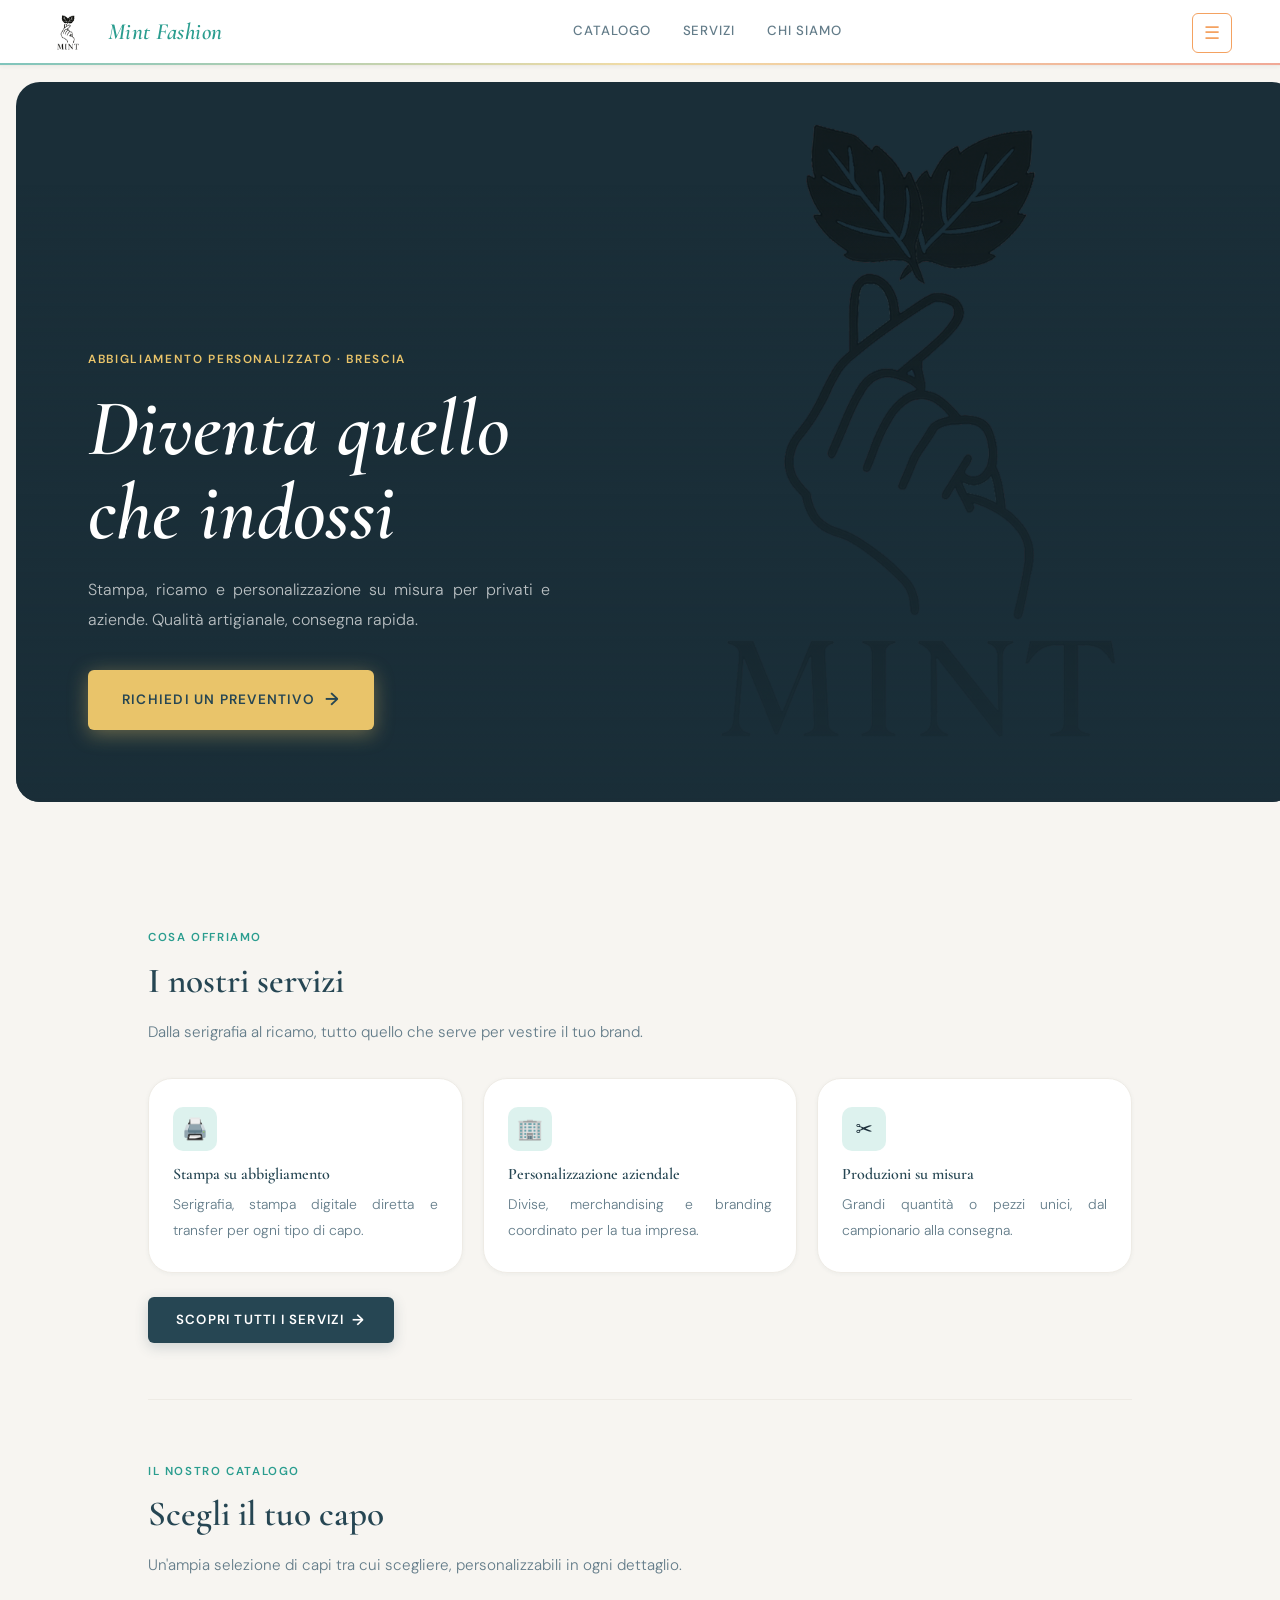
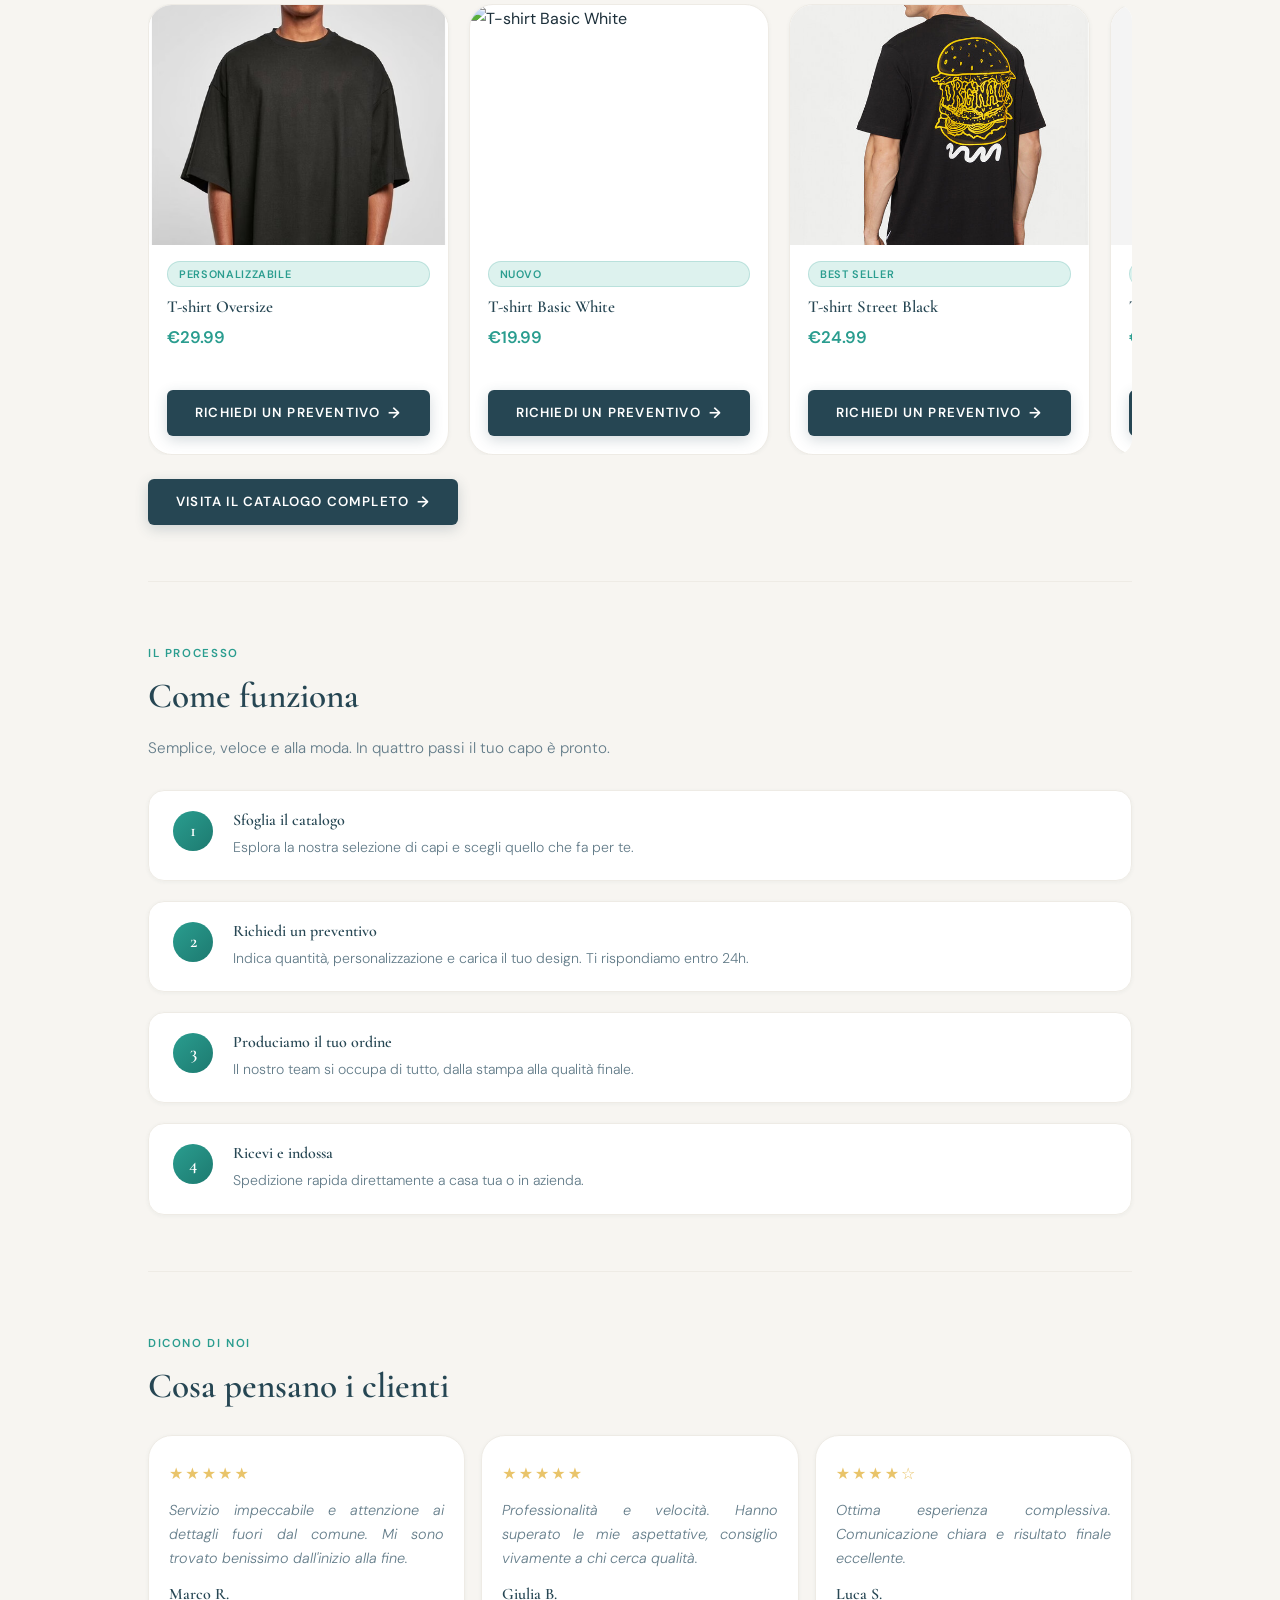
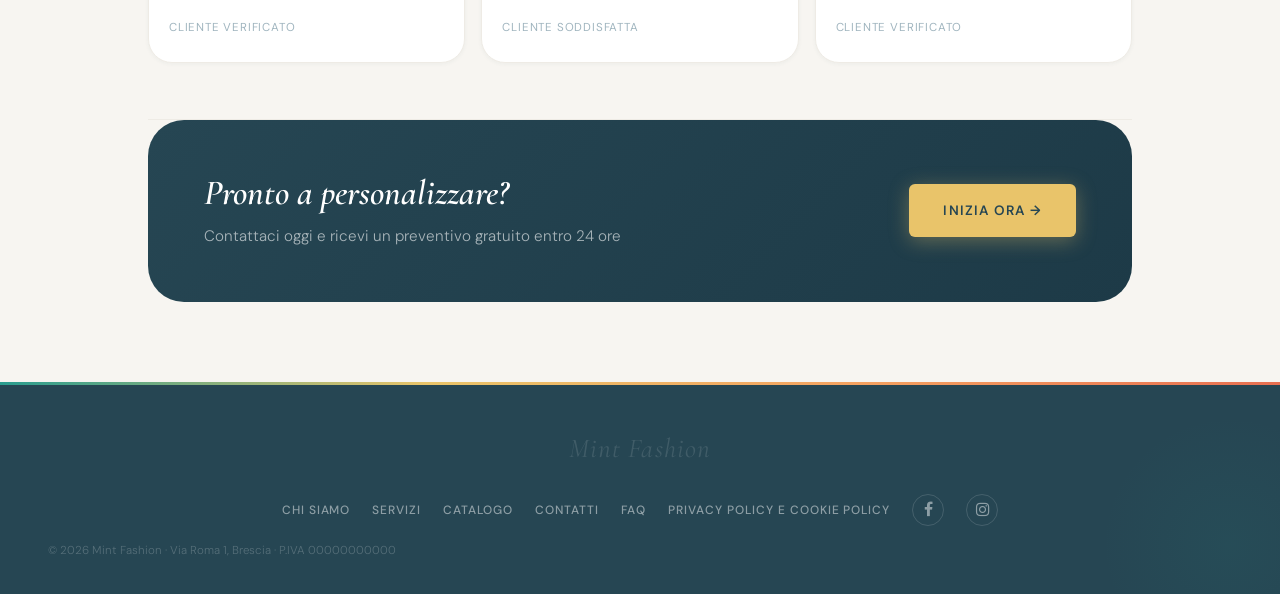
==== index.html @ f8882e46 "Add files via upload" ====
<!DOCTYPE html>
<html lang="it">
<head>
  <meta charset="UTF-8">
  <meta name="viewport" content="width=device-width, initial-scale=1.0">
  <link rel="stylesheet" href="stile.css">
  <link rel="stylesheet" href="https://cdnjs.cloudflare.com/ajax/libs/font-awesome/4.7.0/css/font-awesome.min.css">
  <script src="script.js"></script>
  <title>Mint Fashion</title>
</head>
<body>

  <header>
    <a href="index.html" class="logo-link">
      <img src="Immagini/logo.png" alt="Logo" loading="lazy" class="logo">
    </a>
    <h1>Mint Fashion</h1>
  
    <!-- NAV CENTRALE -->
    <nav class="main-nav">
      <a href="catalogo.html">Catalogo</a>
      <a href="servizi.html">Servizi</a>
      <a href="chi_siamo.html">Chi Siamo</a>
    </nav>

    <button class="menu" onclick="toggleMenu()">☰</button>
    <aside class="sidebar" id="sidebar">
      <a href="chi_siamo.html">Chi Siamo</a>
      <a href="servizi.html">Servizi</a>
      <a href="catalogo.html">Catalogo</a>
      <a href="richiesta_preventivi.html">Richiesta Preventivi</a>
      <a href="contatti.html">Contatti</a>
      <a href="FAQ.html">FAQ</a>
      <a href="privacy_cookie.html">Privacy Policy e Cookie Policy</a>
    </aside>
  </header>
  <section class="hero">
      <img src="Immagini/logo.png" alt="Mint Fashion" loading="lazy" class="hero-img">
      <div class="hero-body">
        <span class="hero-kicker">Abbigliamento personalizzato · Brescia</span>
        <h1>Diventa quello<br>che indossi</h1>
        <p>Stampa, ricamo e personalizzazione su misura per privati e aziende. Qualità artigianale, consegna rapida.</p>
        <a href="richiesta_preventivi.html" class="hero-cta">
          Richiedi un preventivo <span>→</span>
        </a>
      </div>
    </section>

  <main>
    <section>
      <span class="section-label">Cosa offriamo</span>
      <h2>I nostri servizi</h2>
      <p>Dalla serigrafia al ricamo, tutto quello che serve per vestire il tuo brand.</p>
      <div class="services-grid">
        <div class="service-item">
          <div class="service-icon">🖨️</div>
          <h3>Stampa su abbigliamento</h3>
          <p>Serigrafia, stampa digitale diretta e transfer per ogni tipo di capo.</p>
        </div>
        <div class="service-item">
          <div class="service-icon">🏢</div>
          <h3>Personalizzazione aziendale</h3>
          <p>Divise, merchandising e branding coordinato per la tua impresa.</p>
        </div>
        <div class="service-item">
          <div class="service-icon">✂️</div>
          <h3>Produzioni su misura</h3>
          <p>Grandi quantità o pezzi unici, dal campionario alla consegna.</p>
        </div>
      </div>
      <button onclick="window.location.href='servizi.html'">Scopri tutti i servizi</button>
    </section>

    <!-- CAROUSEL PRODOTTI -->
    <section>
      <span class="section-label">Il nostro catalogo</span>
      <h2>Scegli il tuo capo</h2>
      <p>Un'ampia selezione di capi tra cui scegliere, personalizzabili in ogni dettaglio.</p>
      <div class="carousel">
        <div class="carousel-track"></div>
      </div>
      <button onclick="window.location.href='catalogo.html'">Visita il catalogo completo</button>
    </section>

    <!-- COME FUNZIONA -->
    <section>
      <span class="section-label">Il processo</span>
      <h2>Come funziona</h2>
      <p>Semplice, veloce e alla moda. In quattro passi il tuo capo è pronto.</p>
      <div class="steps">
        <div class="step">
          <div class="step-num">1</div>
          <div class="step-body">
            <h3>Sfoglia il catalogo</h3>
            <p>Esplora la nostra selezione di capi e scegli quello che fa per te.</p>
          </div>
        </div>
        <div class="step">
          <div class="step-num">2</div>
          <div class="step-body">
            <h3>Richiedi un preventivo</h3>
            <p>Indica quantità, personalizzazione e carica il tuo design. Ti rispondiamo entro 24h.</p>
          </div>
        </div>
        <div class="step">
          <div class="step-num">3</div>
          <div class="step-body">
            <h3>Produciamo il tuo ordine</h3>
            <p>Il nostro team si occupa di tutto, dalla stampa alla qualità finale.</p>
          </div>
        </div>
        <div class="step">
          <div class="step-num">4</div>
          <div class="step-body">
            <h3>Ricevi e indossa</h3>
            <p>Spedizione rapida direttamente a casa tua o in azienda.</p>
          </div>
        </div>
      </div>
    </section>

    <!-- RECENSIONI -->
    <section>
      <span class="section-label">Dicono di noi</span>
      <h2>Cosa pensano i clienti</h2>
      <div class="reviews-container">
        <div class="review-card">
          <div class="stars">★★★★★</div>
          <p class="review-text">Servizio impeccabile e attenzione ai dettagli fuori dal comune. Mi sono trovato benissimo dall'inizio alla fine.</p>
          <div class="review-name">Marco R.</div>
          <div class="review-role">Cliente verificato</div>
        </div>
        <div class="review-card">
          <div class="stars">★★★★★</div>
          <p class="review-text">Professionalità e velocità. Hanno superato le mie aspettative, consiglio vivamente a chi cerca qualità.</p>
          <div class="review-name">Giulia B.</div>
          <div class="review-role">Cliente soddisfatta</div>
        </div>
        <div class="review-card">
          <div class="stars">★★★★☆</div>
          <p class="review-text">Ottima esperienza complessiva. Comunicazione chiara e risultato finale eccellente.</p>
          <div class="review-name">Luca S.</div>
          <div class="review-role">Cliente verificato</div>
        </div>
      </div>
    </section>

    <!-- BANNER CTA -->
    <section class="cta-banner">
      <div>
        <h2>Pronto a personalizzare?</h2>
        <p>Contattaci oggi e ricevi un preventivo gratuito entro 24 ore</p>
      </div>
      <a href="richiesta_preventivi.html" class="cta-banner-btn">
        Inizia ora →
      </a>
    </section>

  </main>

  <footer>
    <span class="footer-brand">Mint Fashion</span>
    <nav>
      <a href="chi_siamo.html">Chi Siamo</a>
      <a href="servizi.html">Servizi</a>
      <a href="catalogo.html">Catalogo</a>
      <a href="contatti.html">Contatti</a>
      <a href="FAQ.html">FAQ</a>
      <a href="privacy_cookie.html">Privacy Policy e Cookie Policy</a>
      <a href="https://www.facebook.com" class="fa fa-facebook"></a>
      <a href="https://www.instagram.com" class="fa fa-instagram"></a>
    </nav>
    <p>© 2026 Mint Fashion · Via Roma 1, Brescia · P.IVA 00000000000</p>
  </footer>

</body>
</html>
---- stile.css ----
/* ============================================================
   MINT FASHION — stile.css definitivo v4
   #264653 · #2A9D8F · #E9C46A · #F4A261 · #E76F51
   ============================================================ */

@import url('https://fonts.googleapis.com/css2?family=Cormorant+Garamond:ital,wght@0,400;0,600;1,400;1,600&family=DM+Sans:wght@300;400;500;600&display=swap');

/* ─── VARIABILI ─────────────────────────────────────────── */
:root {
  --dark: #264653;
  --teal: #2A9D8F;
  --teal2: #ddf2ee;
  --gold: #E9C46A;
  --orange: #F4A261;
  --coral: #E76F51;
  --white: #FFFFFF;
  --off: #F7F5F1;
  --text: #1c2f3a;
  --muted: #637c89;
  --faint: #a0b5bf;
  --bdr: #e3dbd2;
  --bdr2: #eeebe5;

  --fd: 'Cormorant Garamond', Georgia, serif;
  --fb: 'DM Sans', system-ui, sans-serif;

  --r-xs: 6px;
  --r-sm: 10px;
  --r-md: 16px;
  --r-lg: 24px;
  --r-xl: 36px;

  --s1: 0 1px 4px rgba(38, 70, 83, .05);
  --s2: 0 3px 14px rgba(38, 70, 83, .08);
  --s3: 0 8px 30px rgba(38, 70, 83, .12);
  --s4: 0 20px 56px rgba(38, 70, 83, .16);

  --ease: cubic-bezier(.4, 0, .2, 1);
  --t: .24s;
  --max: 1080px;
  --pad: clamp(16px, 4vw, 48px);
}

/* ─── RESET ─────────────────────────────────────────────── */
*,
*::before,
*::after {
  box-sizing: border-box;
  margin: 0;
  padding: 0;
}

html {
  scroll-behavior: smooth;
}

body {
  font-family: var(--fb);
  background: var(--off);
  color: var(--text);
  line-height: 1.7;
  font-size: 16px;
  -webkit-font-smoothing: antialiased;
}

/* ─── TIPOGRAFIA ─────────────────────────────────────────── */
h1,
h2,
h3,
h4 {
  font-family: var(--fd);
  line-height: 1.2;
  color: var(--dark);
  font-weight: 600;
}

h1 {
  font-size: clamp(2rem, 5vw, 3.2rem);
}

h2 {
  font-size: clamp(1.4rem, 3vw, 2rem);
}

h3 {
  font-size: 1.15rem;
}

p {
  color: var(--muted);
  font-size: .95rem;
  line-height: 1.85;
  font-weight: 300;
  max-width: 66ch;
  text-align: justify;
}

ul,
ol {
  padding-left: 1.3em;
  color: var(--muted);
  font-size: .95rem;
  line-height: 1.85;
  font-weight: 300;
}

li {
  margin-bottom: 8px;
}

a {
  color: var(--teal);
  text-decoration: none;
  transition: color var(--t);
}

a:hover {
  color: var(--coral);
}

strong {
  font-weight: 600;
  color: var(--text);
}

hr {
  border: none;
  border-top: 1px solid var(--bdr2);
  margin: 28px 0;
}

.date {
  font-size: .8rem;
  color: var(--faint);
  font-style: italic;
  display: block;
  margin-bottom: 20px;
}

/* ─── HEADER ─────────────────────────────────────────────── */
header {
  position: sticky;
  top: 0;
  z-index: 500;
  background: var(--white);
  border-bottom: 1px solid var(--bdr2);
  box-shadow: var(--s1);
  display: flex;
  align-items: center;
  gap: 20px;
  padding: 0 var(--pad);
  height: 66px;
}

header::after {
  content: '';
  position: absolute;
  bottom: 0;
  left: 0;
  right: 0;
  height: 2px;
  background: linear-gradient(90deg, var(--teal), var(--gold), var(--coral));
  opacity: .6;
}

.logo-link {
  display: flex;
  align-items: center;
  flex-shrink: 0;
}

.logo {
  width: 40px;
  height: 40px;
  object-fit: contain;
  display: block;
  flex-shrink: 0;
  transition: transform var(--t);
}

.logo:hover {
  transform: scale(1.06);
}

header h1 {
  font-family: var(--fd);
  font-style: italic;
  font-size: 1.45rem;
  font-weight: 600;
  color: var(--teal);
  white-space: nowrap;
  letter-spacing: .02em;
}

/* nav centrale */
header nav.main-nav {
  display: flex;
  align-items: center;
  gap: 32px;
  margin: 0 auto;
  /* centra nello spazio rimasto */
}

header nav.main-nav a {
  font-size: .83rem;
  font-weight: 500;
  letter-spacing: .07em;
  text-transform: uppercase;
  color: var(--muted);
  position: relative;
  padding-bottom: 3px;
  transition: color var(--t);
}

header nav.main-nav a::after {
  content: '';
  position: absolute;
  bottom: 0;
  left: 0;
  right: 0;
  height: 1.5px;
  background: var(--teal);
  transform: scaleX(0);
  transform-origin: center;
  transition: transform var(--t) var(--ease);
}

header nav.main-nav a:hover {
  color: var(--teal);
}

header nav.main-nav a:hover::after {
  transform: scaleX(1);
}

/* ─── MENU BUTTON ────────────────────────────────────────── */
.menu {
  width: 40px;
  height: 40px;
  display: flex;
  align-items: center;
  justify-content: center;
  font-size: 18px;
  background: none;
  border: 1.5px solid var(--orange);
  border-radius: var(--r-xs);
  color: var(--orange);
  cursor: pointer;
  flex-shrink: 0;
  transition: background var(--t), color var(--t), transform var(--t);
}

.menu:hover {
  background: var(--orange);
  color: var(--white);
  transform: scale(1.05);
}

/* ─── SIDEBAR ────────────────────────────────────────────── */
.sidebar {
  position: fixed;
  inset: 0 -300px 0 auto;
  width: 300px;
  height: 100vh;
  background: var(--dark);
  padding: 88px 0 48px;
  display: flex;
  flex-direction: column;
  gap: 1px;
  transition: inset var(--t) var(--ease), box-shadow var(--t);
  z-index: 900;
}

.sidebar.open {
  inset: 0 0 0 auto;
  box-shadow: -12px 0 48px rgba(0, 0, 0, .28);
}

.sidebar.open::before {
  content: '';
  position: fixed;
  inset: 0;
  right: 300px;
  background: rgba(26, 46, 56, .5);
  backdrop-filter: blur(3px);
  z-index: -1;
  cursor: pointer;
}

.sidebar::after {
  content: '';
  position: absolute;
  top: 0;
  left: 0;
  right: 0;
  height: 3px;
  background: linear-gradient(90deg, var(--teal), var(--gold), var(--coral));
}

.sidebar>a:first-child::before {
  content: 'Mint Fashion';
  font-family: var(--fd);
  font-style: italic;
  font-size: 1.25rem;
  color: rgba(255, 255, 255, .28);
  display: block;
  padding: 0 32px 24px;
  margin-top: -52px;
  pointer-events: none;
}

.sidebar a {
  display: block;
  color: rgba(255, 255, 255, .6);
  padding: 12px 28px 12px 32px;
  font-size: .81rem;
  font-weight: 500;
  letter-spacing: .09em;
  text-transform: uppercase;
  border-left: 2px solid transparent;
  transition: all var(--t);
}

.sidebar a:hover {
  color: var(--white);
  background: rgba(42, 157, 143, .14);
  border-left-color: var(--teal);
  padding-left: 40px;
}

/* ─── MAIN ───────────────────────────────────────────────── */
main {
  max-width: var(--max);
  margin: 0 auto;
  padding: 48px var(--pad) 80px;
}

/* ─── SEZIONI — niente box, solo spazio e separatori leggeri ─ */
section {
  padding: 56px 0;
  border-bottom: 1px solid var(--bdr2);
  position: relative;
}

section:last-child {
  border-bottom: none;
}

/* titolo sezione con accento */
section .section-label {
  display: inline-block;
  font-size: .72rem;
  font-weight: 600;
  letter-spacing: .14em;
  text-transform: uppercase;
  color: var(--teal);
  margin-bottom: 12px;
}

section h2 {
  margin-bottom: 16px;
  font-size: clamp(1.6rem, 3.5vw, 2.2rem);
}

section>p {
  margin-bottom: 20px;
}

/* ─── HERO HOME ──────────────────────────────────────────── */
.hero {
  position: absolute;
  inset: 0;
  width: 100%;
  height: 100%;
  object-fit: cover;
  object-position: center;
  transition: transform 8s ease;
}

.hero-img {
  position:absolute;
  object-position: 80% center;
  inset: 0;
   width: 100%;   /* 👈 “pixel reali” controllati */
  height: 100%;
  max-height: 80vh;
  object-fit: contain;
  opacity: .55;
  transition: transform 8s ease;
}

.hero:hover .hero-img {
  transform: scale(1.03);
}

.hero-body {
  position: relative;
  z-index: 2;
  padding: clamp(32px, 6vw, 72px);
  padding-top: 160px;
  background: linear-gradient(to top, rgba(26, 46, 56, .92) 0%, rgba(26, 46, 56, .5) 50%, transparent 100%);
}

.hero-kicker {
  display: inline-block;
  font-size: .74rem;
  font-weight: 600;
  letter-spacing: .14em;
  text-transform: uppercase;
  color: var(--gold);
  margin-bottom: 18px;
}

.hero h1 {
  font-family: var(--fd);
  font-style: italic;
  font-size: clamp(2.6rem, 7vw, 5rem);
  color: var(--white);
  line-height: 1.05;
  font-weight: 600;
  margin-bottom: 20px;
  max-width: 14ch;
}

.hero p {
  color: rgba(255, 255, 255, .7);
  font-size: 1rem;
  max-width: 42ch;
  margin-bottom: 36px;
  font-weight: 300;
}

.hero-cta {
  display: inline-flex;
  align-items: center;
  gap: 10px;
  padding: 15px 34px;
  font-family: var(--fb);
  font-size: .85rem;
  font-weight: 600;
  letter-spacing: .09em;
  text-transform: uppercase;
  color: var(--dark);
  background: var(--gold);
  border: none;
  border-radius: var(--r-xs);
  cursor: pointer;
  box-shadow: 0 4px 20px rgba(233, 196, 106, .4);
  transition: background var(--t), transform var(--t), box-shadow var(--t);
  text-decoration: none;
}

.hero-cta:hover {
  background: var(--orange);
  color: var(--white);
  transform: translateY(-2px);
  box-shadow: 0 8px 28px rgba(244, 162, 97, .4);
}

.hero-cta:hover {
  color: var(--white);
}

.hero-cta span {
  font-size: 1.1rem;
}

/* ─── SERVIZI CARDS (home) ───────────────────────────────── */
.services-grid {
  display: grid;
  grid-template-columns: repeat(3, 1fr);
  gap: 20px;
  margin-top: 32px;
}

#foto-team {
  max-width: 100%;
  /* Rende la foto responsiva */
  height: auto;
  /* Mantiene le proporzioni */
  display: block;
  /* Ottimo per la gestione del layout */
}

.service-item {
  background: var(--white);
  border-radius: var(--r-lg);
  padding: 28px 24px;
  border: 1px solid var(--bdr2);
  box-shadow: var(--s1);
  transition: transform var(--t), box-shadow var(--t);
}

.service-item:hover {
  transform: translateY(-4px);
  box-shadow: var(--s3);
}

.service-icon {
  width: 44px;
  height: 44px;
  border-radius: var(--r-sm);
  background: var(--teal2);
  display: flex;
  align-items: center;
  justify-content: center;
  font-size: 1.3rem;
  margin-bottom: 14px;
}

.service-item h3 {
  font-size: 1rem;
  margin-bottom: 8px;
  color: var(--dark);
}

.service-item p {
  font-size: .87rem;
  max-width: none;
}

/* ─── STEPS (come funziona) ──────────────────────────────── */
.steps {
  display: flex;
  flex-direction: column;
  gap: 20px;
  margin-top: 28px;
}

.step {
  display: flex;
  align-items: flex-start;
  gap: 20px;
  padding: 20px 24px;
  background: var(--white);
  border-radius: var(--r-md);
  border: 1px solid var(--bdr2);
  box-shadow: var(--s1);
  transition: transform var(--t), box-shadow var(--t);
}

.step:hover {
  transform: translateX(4px);
  box-shadow: var(--s2);
}

.step-num {
  flex-shrink: 0;
  width: 40px;
  height: 40px;
  border-radius: 50%;
  background: linear-gradient(135deg, var(--teal), #1d7a70);
  color: var(--white);
  font-family: var(--fd);
  font-size: 1.15rem;
  font-weight: 600;
  display: flex;
  align-items: center;
  justify-content: center;
}

.step-body h3 {
  font-size: 1rem;
  margin-bottom: 4px;
}

.step-body p {
  font-size: .88rem;
  max-width: none;
}

/* ─── BANNER CTA ─────────────────────────────────────────── */
.cta-banner {
  background: linear-gradient(135deg, var(--dark) 0%, #1d3a47 100%);
  border-radius: var(--r-xl);
  padding: 52px 56px;
  display: flex;
  align-items: center;
  justify-content: space-between;
  gap: 24px;
  border-bottom: none;
  margin-top: 0;
}

.cta-banner h2 {
  color: var(--white);
  font-style: italic;
  margin-bottom: 8px;
}

.cta-banner p {
  color: rgba(255, 255, 255, .6);
  max-width: 42ch;
}

.cta-banner-btn {
  flex-shrink: 0;
  display: inline-flex;
  align-items: center;
  gap: 10px;
  padding: 15px 34px;
  font-family: var(--fb);
  font-size: .85rem;
  font-weight: 600;
  letter-spacing: .09em;
  text-transform: uppercase;
  color: var(--dark);
  background: var(--gold);
  border: none;
  border-radius: var(--r-xs);
  cursor: pointer;
  text-decoration: none;
  white-space: nowrap;
  box-shadow: 0 4px 20px rgba(233, 196, 106, .35);
  transition: background var(--t), transform var(--t);
}

.cta-banner-btn:hover {
  background: var(--orange);
  color: var(--white);
  transform: translateY(-2px);
}

/* ─── RECENSIONI ─────────────────────────────────────────── */
.reviews-container {
  display: grid;
  grid-template-columns: repeat(auto-fit, minmax(220px, 1fr));
  gap: 16px;
  margin-top: 28px;
}

.review-card {
  background: var(--white);
  border-radius: var(--r-lg);
  padding: 24px 20px;
  border: 1px solid var(--bdr2);
  box-shadow: var(--s1);
  display: flex;
  flex-direction: column;
  gap: 10px;
  transition: transform var(--t), box-shadow var(--t);
}

.review-card:hover {
  transform: translateY(-4px);
  box-shadow: var(--s3);
}

.stars {
  color: var(--gold);
  font-size: 1rem;
  letter-spacing: 2px;
}

.review-text {
  font-size: .9rem;
  color: var(--muted);
  font-style: italic;
  font-weight: 300;
  line-height: 1.7;
  flex: 1;
}

.review-name {
  font-family: var(--fd);
  font-size: 1rem;
  font-weight: 600;
  color: var(--dark);
}

.review-role {
  font-size: .72rem;
  color: var(--faint);
  text-transform: uppercase;
  letter-spacing: .07em;
}

/* ─── CAROUSEL HOME ──────────────────────────────────────── */
.carousel {
  overflow: hidden;
  width: 100%;
  border-radius: var(--r-md);
  margin-top: 24px;
}

.carousel-track {
  display: flex;
  gap: 20px;
  width: max-content;
  animation: autoScroll 40s linear infinite;
}

.carousel-track:hover {
  animation-play-state: paused;
}

.carousel-track .card {
  min-width: 230px;
  flex-shrink: 0;
}

@keyframes autoScroll {
  from {
    transform: translateX(0);
  }

  to {
    transform: translateX(-50%);
  }
}

/* ─── TOPBAR CATALOGO ────────────────────────────────────── */
.topbar {
  position: sticky;
  top: 66px;
  z-index: 10;
  background: var(--off);
  padding: 14px 0;
  display: flex;
  flex-wrap: wrap;
  gap: 10px;
  border-bottom: 1px solid var(--bdr2);
  margin-bottom: 32px;
}

.topbar button {
  padding: 8px 22px;
  font-family: var(--fb);
  font-size: .8rem;
  font-weight: 500;
  letter-spacing: .06em;
  text-transform: uppercase;
  border: 1.5px solid var(--bdr);
  background: var(--white);
  border-radius: 999px;
  cursor: pointer;
  color: var(--muted);
  transition: all var(--t);
}

.topbar button:hover {
  background: var(--dark);
  border-color: var(--dark);
  color: var(--white);
}

.topbar button.active {
  background: var(--teal);
  border-color: var(--teal);
  color: var(--white);
}

/* ─── CATALOGO ───────────────────────────────────────────── */
.catalogo {
  display: grid;
  grid-template-columns: repeat(3, 1fr);
  gap: 24px;
}

/* ─── CARD PRODOTTO ──────────────────────────────────────── */
.card {
  background: var(--white);
  border-radius: var(--r-lg);
  overflow: hidden;
  border: 1px solid var(--bdr2);
  box-shadow: var(--s1);
  display: flex;
  flex-direction: column;
  transition: transform var(--t), box-shadow var(--t);
}

.card:hover {
  transform: translateY(-6px);
  box-shadow: var(--s3);
}

.card img {
  width: 100%;
  height: 240px;
  object-fit: cover;
  display: block;
  flex-shrink: 0;
  margin-top: 0;
  border-radius: 0;
  box-shadow: none;
  transition: transform .4s var(--ease);
}

.card:hover img {
  transform: scale(1.04);
}

.content {
  padding: 16px 18px 18px;
  display: flex;
  flex-direction: column;
  flex: 1;
}

.card .badge {
  display: inline-block;
  padding: 3px 11px;
  border-radius: 999px;
  font-size: .68rem;
  font-weight: 600;
  letter-spacing: .06em;
  text-transform: uppercase;
  background: var(--teal2);
  color: var(--teal);
  border: 1px solid rgba(42, 157, 143, .2);
  margin-bottom: 6px;
  min-height: 20px;
}

.card h3 {
  font-family: var(--fd);
  font-size: 1.05rem;
  color: var(--dark);
  margin: 4px 0 6px;
}

.price {
  font-size: 1.05rem;
  font-weight: 600;
  color: var(--teal);
  margin-bottom: 14px;
}

.card button {
  width: 100%;
  margin-top: auto;
  padding: 11px;
  font-family: var(--fb);
  font-size: .8rem;
  font-weight: 600;
  letter-spacing: .07em;
  text-transform: uppercase;
  border: none;
  background: var(--dark);
  color: var(--white);
  border-radius: var(--r-xs);
  cursor: pointer;
  transition: background var(--t);
}

.card button:hover {
  background: var(--teal);
}

/* ─── BOTTONE GENERICO section ───────────────────────────── */
section button[onclick] {
  display: inline-flex;
  align-items: center;
  gap: 8px;
  margin-top: 24px;
  padding: 13px 28px;
  font-family: var(--fb);
  font-size: .83rem;
  font-weight: 600;
  letter-spacing: .09em;
  text-transform: uppercase;
  color: var(--white);
  background: var(--dark);
  border: none;
  border-radius: var(--r-xs);
  cursor: pointer;
  box-shadow: 0 4px 14px rgba(38, 70, 83, .2);
  transition: background var(--t), transform var(--t), box-shadow var(--t);
}

section button[onclick]:hover {
  background: var(--teal);
  transform: translateY(-2px);
  box-shadow: 0 6px 20px rgba(42, 157, 143, .28);
}

section button[onclick]::after {
  content: '→';
  font-size: .95rem;
}

/* ─── FORM ───────────────────────────────────────────────── */
/*
  Struttura HTML dei form:
    <label for="x">Testo</label>
    <input id="x">
    <label for="y">Testo</label>
    <input id="y"><br>     ← il <br> non rompe nulla
  Usiamo grid 2 col: label(auto) + campo(1fr).
  I <br> diventano display:none.
*/
form {
  margin-top: 28px;
  display: grid;
  grid-template-columns: minmax(80px, 160px) 1fr;
  row-gap: 16px;
  column-gap: 20px;
  align-items: center;
}

form>br {
  display: none;
}

form>label {
  font-size: .74rem;
  font-weight: 600;
  letter-spacing: .09em;
  text-transform: uppercase;
  color: var(--dark);
  text-align: right;
  line-height: 1.3;
}

form>input,
form>select,
form>textarea {
  grid-column: 2;
}

/* righe dinamiche e bottoni: span intero */
form>#righe,
form>button[type="button"],
form>button[type="submit"] {
  grid-column: 1 / -1;
}

form>button[type="button"] {
  justify-self: start;
}

form>button[type="submit"] {
  justify-self: start;
}

.check-row {
  grid-column: 1 / -1;
  display: flex;
  align-items: flex-start;
  gap: 12px;
  margin-top: 4px;
}

.check-row input[type="checkbox"] {
  width: 18px;
  height: 18px;
  min-width: 18px;
  accent-color: var(--teal);
  margin-top: 2px;
  cursor: pointer;
}

.check-row label {
  font-size: .88rem;
  font-weight: 400;
  text-align: left;
  text-transform: none;
  letter-spacing: 0;
  color: var(--muted);
  cursor: pointer;
}

#testoMessaggio {
  line-height: 1.3;
  min-height: 120px;
  resize: vertical;
  vertical-align: top;

}


/* ─── CAMPI ──────────────────────────────────────────────── */
input[type="text"],
input[type="email"],
input[type="number"],
input[type="tel"],
textarea,
 select {
  line-height: 1.3;
  width: 100%;
  padding: 12px 14px;
  font-family: var(--fb);
  font-size: .93rem;
  font-weight: 400;
  color: var(--text);
  background: var(--white);
  border: 1.5px solid var(--bdr);
  border-radius: var(--r-xs);
  outline: none;
  transition: border-color var(--t), box-shadow var(--t);
  -webkit-appearance: none;
  appearance: none;

}

input:hover,
select:hover,
textarea:hover {
  border-color: var(--orange);
}

input:focus,
select:focus,
textarea:focus {
  border-color: var(--teal);
  box-shadow: 0 0 0 3px rgba(42, 157, 143, .10);
}

input::placeholder,
textarea::placeholder {
  color: var(--faint);
}

select {
  background-image: url("data:image/svg+xml,%3Csvg xmlns='http://www.w3.org/2000/svg' width='10' height='6'%3E%3Cpath fill='%23637c89' d='M5 6L0 0h10z'/%3E%3C/svg%3E");
  background-repeat: no-repeat;
  background-position: right 14px center;
  padding-right: 38px;
  cursor: pointer;
}

input[type="file"] {
  padding: 12px 14px;
  border: 1.5px dashed var(--bdr);
  background: var(--off);
  color: var(--muted);
  font-size: .86rem;
  cursor: pointer;
  transition: border-color var(--t), background var(--t);
}

input[type="file"]:hover {
  border-color: var(--orange);
  background: #fdf6ee;
}

/* ─── RIGHE DINAMICHE ────────────────────────────────────── */
#righe {
  display: flex;
  flex-direction: column;
  gap: 10px;
}

.riga {
  display: grid;
  grid-template-columns: 1fr 90px 1fr;
  gap: 12px;
  align-items: center;
  background: var(--off);
  border: 1px solid var(--bdr2);
  border-radius: var(--r-sm);
  padding: 12px 14px;
}

button[type="button"] {
  display: inline-flex;
  align-items: center;
  justify-content: center;
  width: 36px;
  height: 36px;
  font-size: 1.3rem;
  font-weight: 300;
  background: none;
  border: 1.5px solid var(--teal);
  border-radius: 50%;
  color: var(--teal);
  cursor: pointer;
  transition: background var(--t), color var(--t), transform var(--t);
}

button[type="button"]:hover {
  background: var(--teal);
  color: var(--white);
  transform: scale(1.08);
}

button[type="submit"] {
  padding: 14px 38px;
  font-family: var(--fb);
  font-size: .85rem;
  font-weight: 600;
  letter-spacing: .1em;
  text-transform: uppercase;
  color: var(--white);
  background: var(--teal);
  border: none;
  border-radius: var(--r-xs);
  cursor: pointer;
  box-shadow: 0 4px 18px rgba(42, 157, 143, .28);
  transition: background var(--t), transform var(--t), box-shadow var(--t);
}

button[type="submit"]:hover {
  background: #1f8075;
  transform: translateY(-2px);
  box-shadow: 0 8px 26px rgba(42, 157, 143, .34);
}

/* ─── TABELLA ────────────────────────────────────────────── */
table {
  width: 100%;
  border-collapse: separate;
  border-spacing: 0;
  margin-top: 1.2rem;
  font-size: .92rem;
  border-radius: var(--r-md);
  overflow: hidden;
  box-shadow: var(--s2);
  border: 1px solid var(--bdr2);
}

thead {
  background: var(--dark);
}

th {
  color: rgba(255, 255, 255, .88);
  padding: 13px 18px;
  text-align: left;
  font-family: var(--fb);
  font-size: .73rem;
  font-weight: 600;
  letter-spacing: .1em;
  text-transform: uppercase;
}

td {
  padding: 12px 18px;
  color: var(--muted);
  border-bottom: 1px solid var(--bdr2);
  transition: background var(--t);
}

tbody tr:last-child td {
  border-bottom: none;
}

tbody tr:nth-child(even) td {
  background: #faf8f5;
}

tbody tr:hover td {
  background: rgba(42, 157, 143, .05);
}

/* ─── FAQ ────────────────────────────────────────────────── */
#faq-container {
  margin-top: 28px;
}

.faq {
  border-bottom: 1px solid var(--bdr2);
  background: transparent;
  overflow: hidden;
  transition: background var(--t);
}

.faq:first-child {
  border-top: 1px solid var(--bdr2);
}

.faq[open] {
  background: rgba(42, 157, 143, .03);
}

.faq summary {
  list-style: none;
  cursor: pointer;
  display: flex;
  justify-content: space-between;
  align-items: center;
  padding: 20px 4px;
  gap: 16px;
  font-family: var(--fb);
  font-weight: 500;
  font-size: .97rem;
  color: var(--dark);
  user-select: none;
  transition: color var(--t);
}

.faq summary::-webkit-details-marker {
  display: none;
}

.faq summary:hover {
  color: var(--teal);
}

.faq[open] summary {
  color: var(--teal);
}

.faq summary::after {
  content: '+';
  flex-shrink: 0;
  width: 26px;
  height: 26px;
  display: flex;
  align-items: center;
  justify-content: center;
  border-radius: 50%;
  border: 1.5px solid var(--orange);
  color: var(--orange);
  font-size: 1rem;
  font-weight: 400;
  line-height: 1;
  transition: background var(--t), color var(--t);
}

.faq[open] summary::after {
  content: '−';
  background: var(--orange);
  color: var(--white);
}

.faq p {
  padding: 0 4px 20px;
  color: var(--muted);
  font-size: .93rem;
  line-height: 1.8;
  max-width: none;
}

/* ─── SLIDER ─────────────────────────────────────────────── */
.slider {
  display: flex;
  overflow-x: auto;
  scroll-snap-type: x mandatory;
  scroll-behavior: smooth;
  width: 100%;
  border-radius: var(--r-md);
  scrollbar-width: none;
  -ms-overflow-style: none;
}

.slider::-webkit-scrollbar {
  display: none;
}

.slider img {
  width: 100%;
  flex: 0 0 100%;
  scroll-snap-align: center;
  object-fit: cover;
  max-height: 520px;
  margin-top: 0;
  box-shadow: none;
  transition: none;
}

.slider img:hover {
  transform: none;
  box-shadow: none;
}

/* ─── MAPPA ──────────────────────────────────────────────── */
.map-container {
  width: 100%;
  overflow: hidden;
  border-radius: var(--r-md);
  box-shadow: var(--s3);
  border: 1px solid var(--bdr2);
  margin-top: 20px;
}

.map-container iframe {
  width: 100%;
  height: 420px;
  border: 0;
  display: block;
}

/* ─── FOOTER ─────────────────────────────────────────────── */
footer {
  background: var(--dark);
  color: rgba(255, 255, 255, .45);
  text-align: center;
  padding: 44px var(--pad) 32px;
  font-size: .84rem;
  position: relative;
  overflow: hidden;
}

footer::before {
  content: '';
  position: absolute;
  top: 0;
  left: 0;
  right: 0;
  height: 3px;
  background: linear-gradient(90deg, var(--teal), var(--gold), var(--orange), var(--coral));
}

footer::after {
  content: '';
  position: absolute;
  bottom: -80px;
  right: -80px;
  width: 260px;
  height: 260px;
  border-radius: 50%;
  background: radial-gradient(circle, rgba(42, 157, 143, .07) 0%, transparent 70%);
  pointer-events: none;
}

.footer-brand {
  font-family: var(--fd);
  font-style: italic;
  font-size: 1.7rem;
  color: rgba(255, 255, 255, .12);
  display: block;
  margin-bottom: 22px;
  letter-spacing: .04em;
}

footer nav {
  display: flex;
  justify-content: center;
  align-items: center;
  flex-wrap: wrap;
  gap: 8px 22px;
  margin-bottom: 14px;
}

footer nav a {
  color: rgba(255, 255, 255, .48);
  font-size: .75rem;
  font-weight: 500;
  letter-spacing: .08em;
  text-transform: uppercase;
  transition: color var(--t);
}

footer nav a:hover {
  color: var(--gold);
}

footer nav a.fa {
  font-size: .98rem;
  text-transform: none;
  letter-spacing: 0;
  width: 32px;
  height: 32px;
  border-radius: 50%;
  border: 1px solid rgba(255, 255, 255, .14);
  display: inline-flex;
  align-items: center;
  justify-content: center;
  transition: background var(--t), color var(--t), border-color var(--t);
}

footer nav a.fa:hover {
  background: rgba(255, 255, 255, .1);
  color: var(--gold);
  border-color: rgba(233, 196, 106, .4);
}

footer p {
  color: rgba(255, 255, 255, .22);
  font-size: .72rem;
  margin-top: 8px;
  max-width: 100%;
}

/* ─── BADGE ──────────────────────────────────────────────── */
.badge {
  display: inline-block;
  padding: 4px 13px;
  border-radius: 999px;
  font-size: .71rem;
  font-weight: 600;
  letter-spacing: .06em;
  text-transform: uppercase;
  background: var(--teal2);
  color: var(--teal);
  border: 1px solid rgba(42, 157, 143, .2);
}

/* ─── ANIMAZIONI ─────────────────────────────────────────── */
@keyframes fadeUp {
  from {
    opacity: 0;
    transform: translateY(16px);
  }

  to {
    opacity: 1;
    transform: translateY(0);
  }
}

main>section {
  animation: fadeUp .45s var(--ease) both;
}

main>section:nth-child(1) {
  animation-delay: .04s;
}

main>section:nth-child(2) {
  animation-delay: .10s;
}

main>section:nth-child(3) {
  animation-delay: .16s;
}

main>section:nth-child(4) {
  animation-delay: .22s;
}

main>section:nth-child(5) {
  animation-delay: .28s;
}

main>section:nth-child(6) {
  animation-delay: .34s;
}

/* ─── RESPONSIVE ─────────────────────────────────────────── */
@media (max-width:900px) {
  .catalogo {
    grid-template-columns: repeat(2, 1fr);
  }

  .services-grid {
    grid-template-columns: repeat(2, 1fr);
  }

  .cta-banner {
    flex-direction: column;
    padding: 36px 28px;
  }
}

@media (max-width:768px) {
  header nav.main-nav {
    display: none;
  }

  header h1 {
    font-size: 1.2rem;
  }

  .logo {
    width: 36px;
    height: 36px;
  }

  .topbar {
    top: 58px;
  }

  section {
    padding: 36px 0;
  }



  form {
    grid-template-columns: 1fr;
    row-gap: 12px;
  }

  form>label {
    text-align: left;
  }

  form>input,
  form>select,
  form>textarea {
    grid-column: 1;
  }

  form>#righe,
  form>button {
    grid-column: 1;
  }

  button[type="submit"] {
    width: 100%;
  }

  .riga {
    grid-template-columns: 1fr;
  }

  .map-container iframe {
    height: 260px;
  }

  table {
    display: block;
    overflow-x: auto;
    white-space: nowrap;
  }

  footer {
    padding: 32px 14px 24px;
  }
}

  .hero {
    min-height: 80vh;
    display: flex;
    flex-direction: column;
    justify-content: flex-end;
    overflow: hidden;
    position: relative;
    background: #1a2e38;
    border-bottom: none;
    padding: 0;
    border-radius: var(--r-lg);
    margin: 16px;
  }

@media (max-width:600px) {
  .catalogo {
    grid-template-columns: 1fr;
  }

  .reviews-container {
    grid-template-columns: 1fr;
  }

  .services-grid {
    grid-template-columns: 1fr;
  }
}

@media (max-width:420px) {
  header h1 {
    display: none;
  }

  .sidebar {
    width: 100%;
    inset: 0 -100% 0 auto;
  }

  .sidebar.open {
    inset: 0;
  }

  .sidebar.open::before {
    display: none;
  }
}
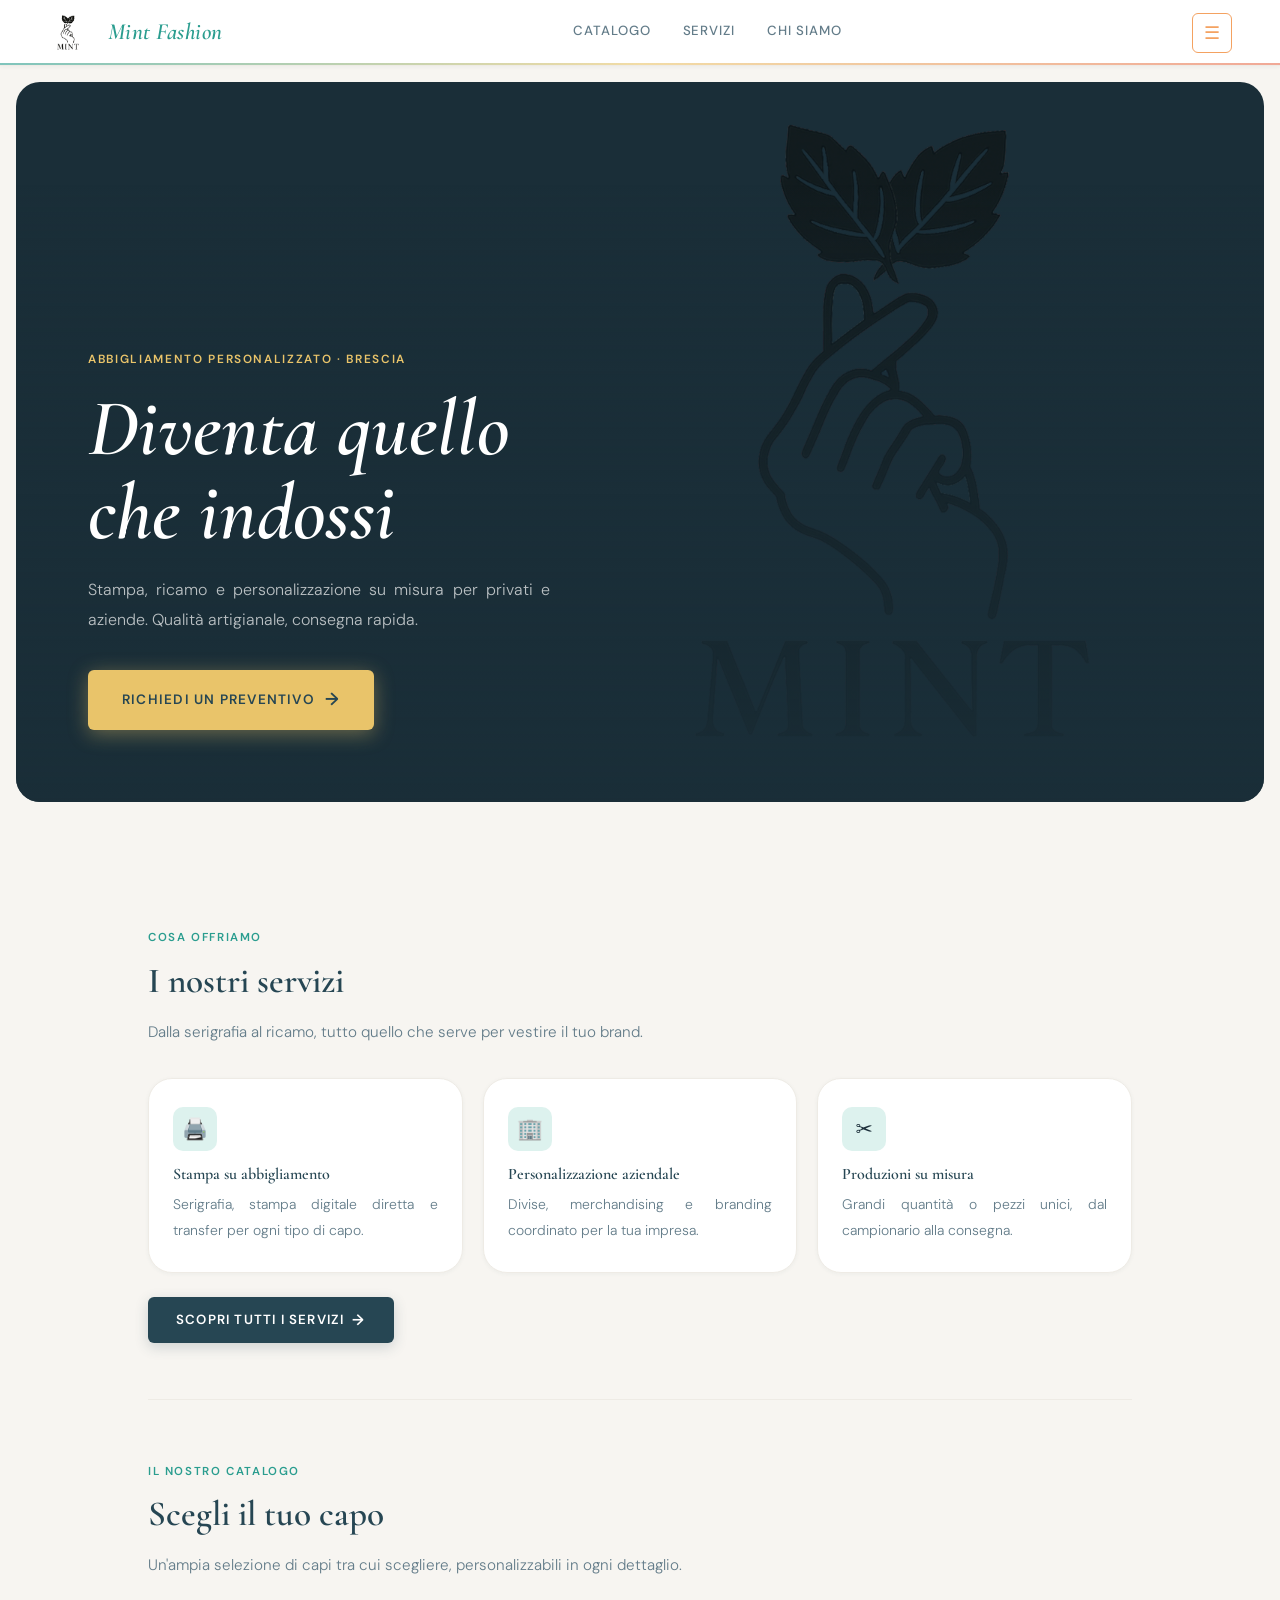
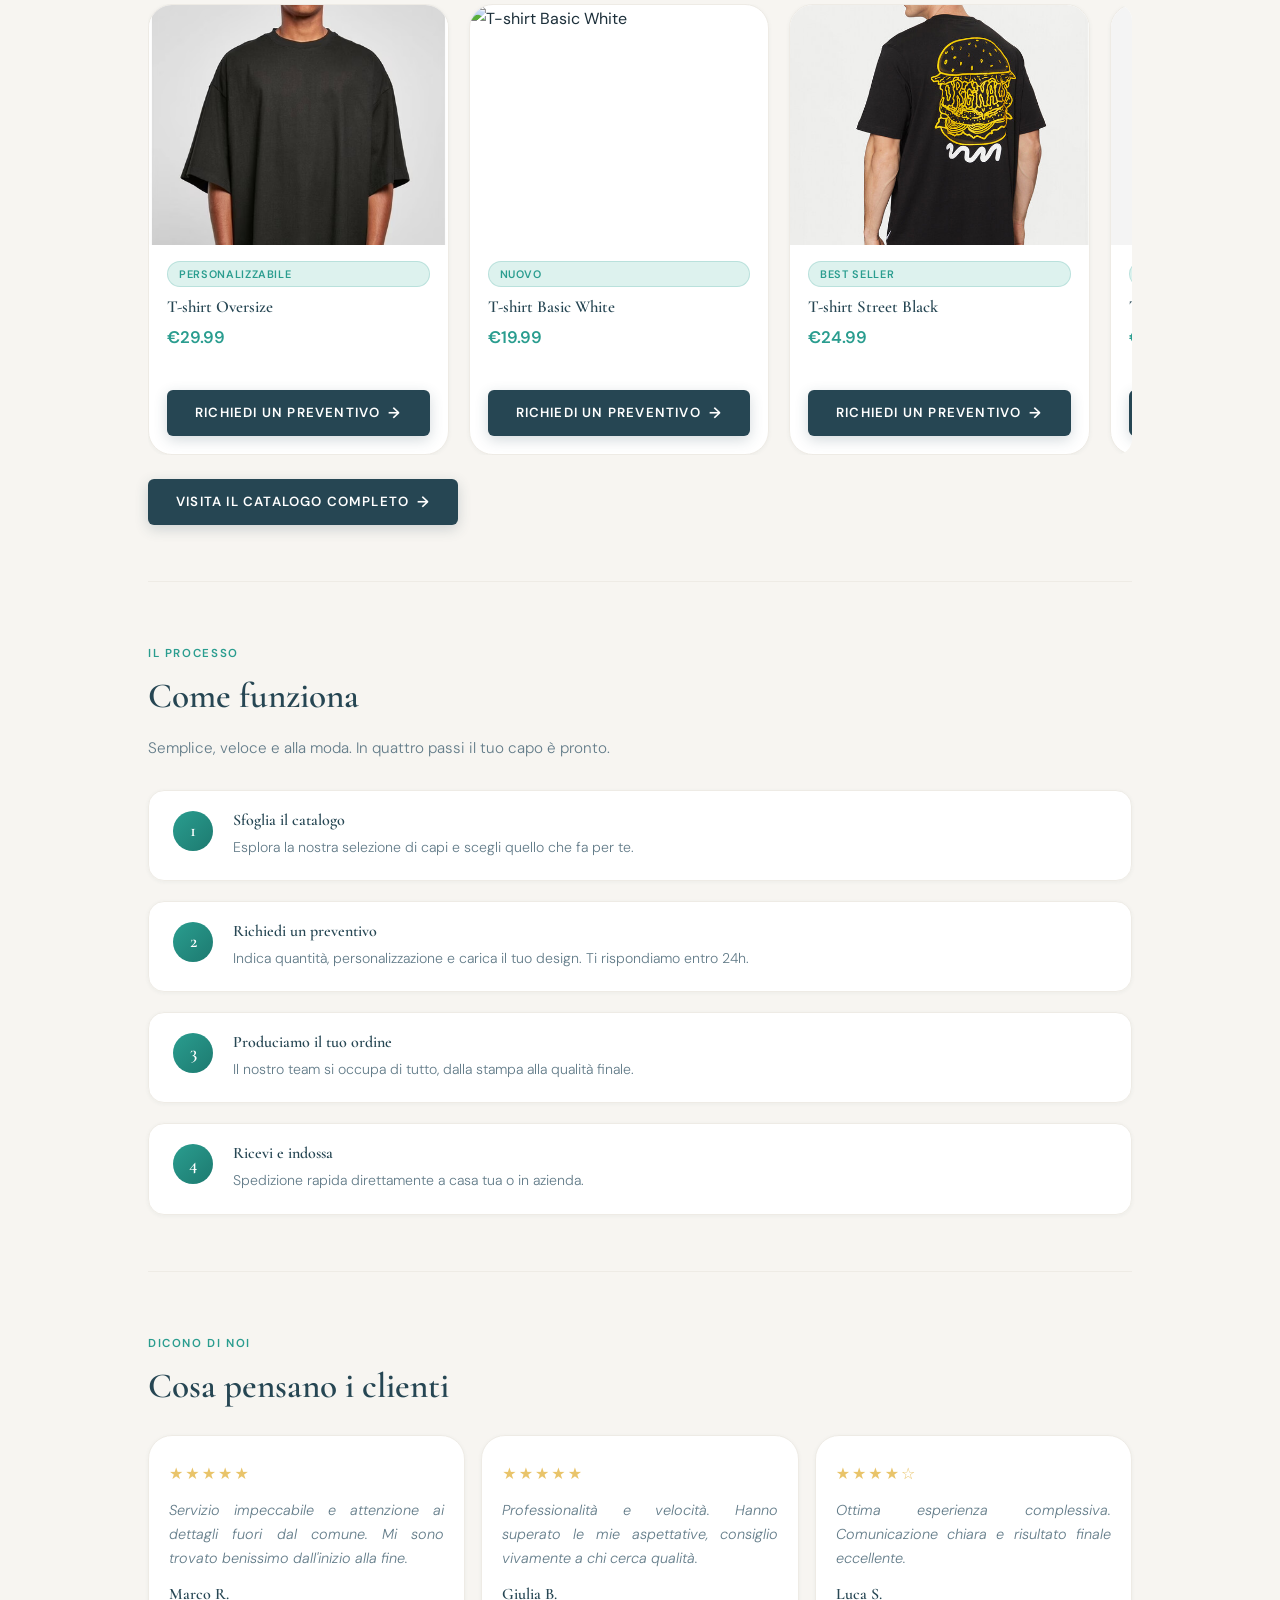
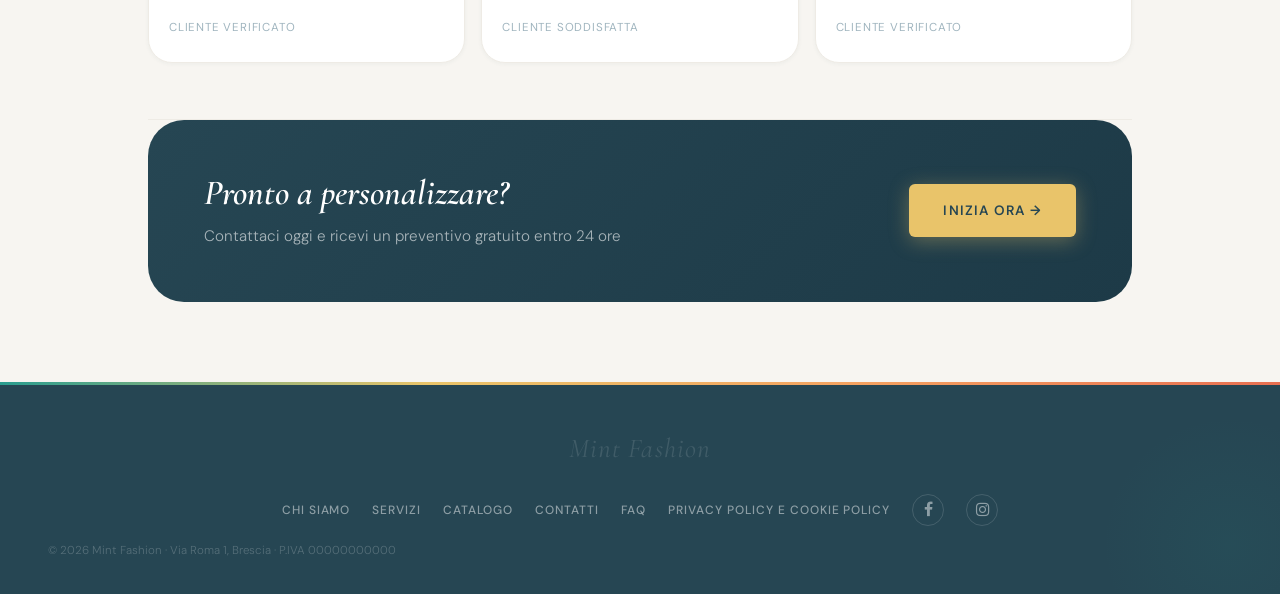
==== commit 435f085d: "correzione overflow homepage" ====
--- a/index.html
+++ b/index.html
@@ -6,7 +6,7 @@
   <link rel="stylesheet" href="stile.css">
   <link rel="stylesheet" href="https://cdnjs.cloudflare.com/ajax/libs/font-awesome/4.7.0/css/font-awesome.min.css">
   <script src="script.js"></script>
-  <title>Mint Fashion</title>
+  <title>Mint Fashion!</title>
 </head>
 <body>
 
--- a/stile.css
+++ b/stile.css
@@ -378,10 +378,11 @@
 }
 
 .hero-img {
-  position:absolute;
+  position: absolute;
   object-position: 80% center;
   inset: 0;
-   width: 100%;   /* 👈 “pixel reali” controllati */
+  width: 100%;
+  /* 👈 “pixel reali” controllati */
   height: 100%;
   max-height: 80vh;
   object-fit: contain;
@@ -975,7 +976,7 @@
 input[type="number"],
 input[type="tel"],
 textarea,
- select {
+select {
   line-height: 1.3;
   width: 100%;
   padding: 12px 14px;
@@ -1501,19 +1502,20 @@
   }
 }
 
-  .hero {
-    min-height: 80vh;
-    display: flex;
-    flex-direction: column;
-    justify-content: flex-end;
-    overflow: hidden;
-    position: relative;
-    background: #1a2e38;
-    border-bottom: none;
-    padding: 0;
-    border-radius: var(--r-lg);
-    margin: 16px;
-  }
+.hero {
+  min-height: 80vh;
+  display: flex;
+  flex-direction: column;
+  justify-content: flex-end;
+  overflow: hidden;
+  position: relative;
+  background: #1a2e38;
+  border-bottom: none;
+  padding: 0px;
+  border-radius: var(--r-lg);
+  width: calc(100% - 32px);
+  margin: 16px auto;
+}
 
 @media (max-width:600px) {
   .catalogo {
@@ -1546,4 +1548,4 @@
   .sidebar.open::before {
     display: none;
   }
-}
+}
